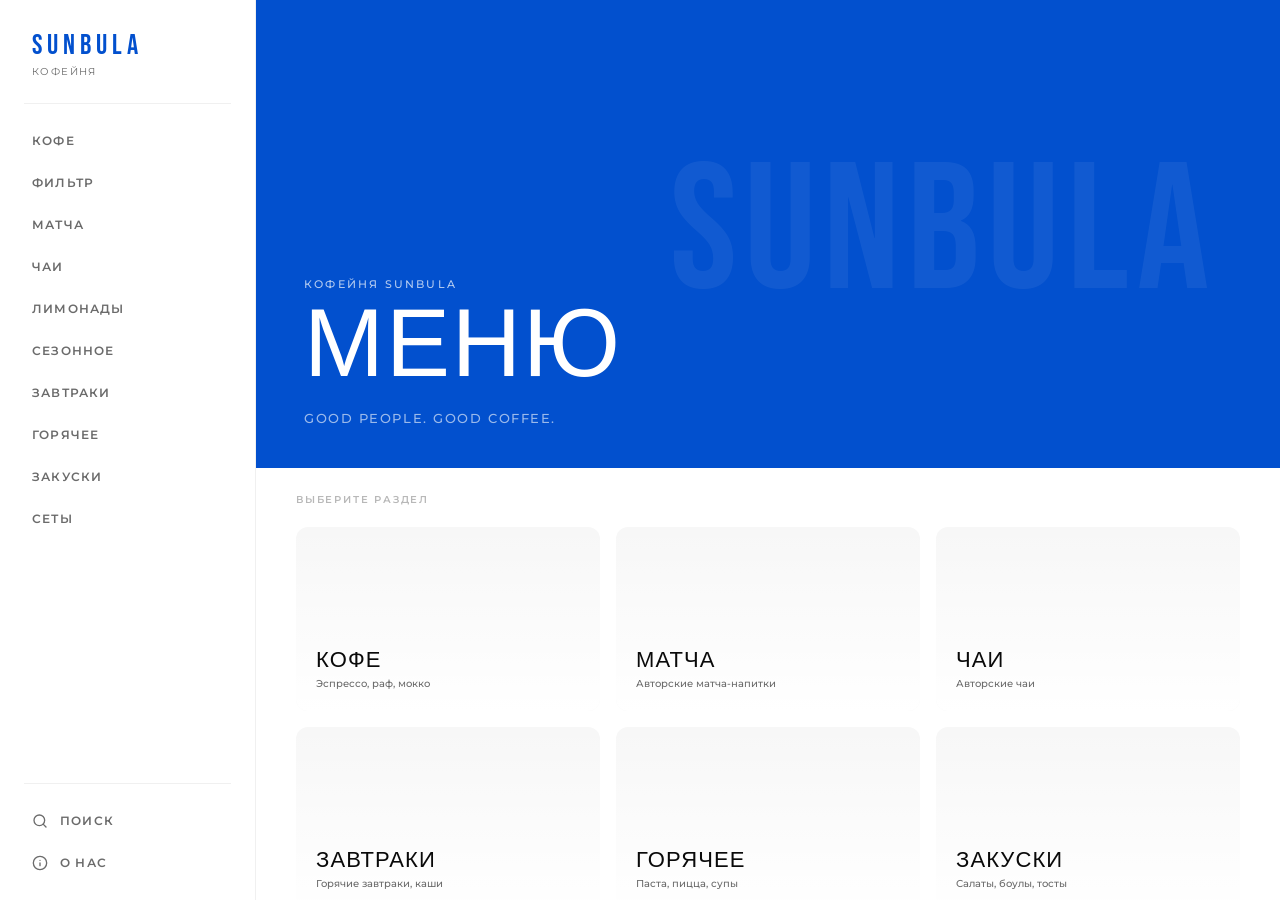
==== index.html @ 02494c6b "Deploy sunbula-kiosk: browse-only digital menu for tablet Replaces the old ordering menu with a new " ====
<!DOCTYPE html>
<html lang="ru">
<head>
  <meta charset="UTF-8" />
  <meta name="viewport" content="width=1024, initial-scale=1.0" />
  <title>SUNBULA — Меню</title>
  <link rel="preconnect" href="https://fonts.googleapis.com" />
  <link rel="preconnect" href="https://fonts.gstatic.com" crossorigin />
  <link href="https://fonts.googleapis.com/css2?family=Bebas+Neue&family=Montserrat:wght@400;500;600;700&display=swap" rel="stylesheet" />
  <script type="module" crossorigin src="./assets/index-BfntRgP4.js"></script>
  <link rel="stylesheet" crossorigin href="./assets/index-DqQ5zJUi.css">
</head>
<body>
  <div id="root"></div>
</body>
</html>
---- assets/index-DqQ5zJUi.css ----
*,:before,:after{--tw-border-spacing-x: 0;--tw-border-spacing-y: 0;--tw-translate-x: 0;--tw-translate-y: 0;--tw-rotate: 0;--tw-skew-x: 0;--tw-skew-y: 0;--tw-scale-x: 1;--tw-scale-y: 1;--tw-pan-x: ;--tw-pan-y: ;--tw-pinch-zoom: ;--tw-scroll-snap-strictness: proximity;--tw-gradient-from-position: ;--tw-gradient-via-position: ;--tw-gradient-to-position: ;--tw-ordinal: ;--tw-slashed-zero: ;--tw-numeric-figure: ;--tw-numeric-spacing: ;--tw-numeric-fraction: ;--tw-ring-inset: ;--tw-ring-offset-width: 0px;--tw-ring-offset-color: #fff;--tw-ring-color: rgb(59 130 246 / .5);--tw-ring-offset-shadow: 0 0 #0000;--tw-ring-shadow: 0 0 #0000;--tw-shadow: 0 0 #0000;--tw-shadow-colored: 0 0 #0000;--tw-blur: ;--tw-brightness: ;--tw-contrast: ;--tw-grayscale: ;--tw-hue-rotate: ;--tw-invert: ;--tw-saturate: ;--tw-sepia: ;--tw-drop-shadow: ;--tw-backdrop-blur: ;--tw-backdrop-brightness: ;--tw-backdrop-contrast: ;--tw-backdrop-grayscale: ;--tw-backdrop-hue-rotate: ;--tw-backdrop-invert: ;--tw-backdrop-opacity: ;--tw-backdrop-saturate: ;--tw-backdrop-sepia: ;--tw-contain-size: ;--tw-contain-layout: ;--tw-contain-paint: ;--tw-contain-style: }::backdrop{--tw-border-spacing-x: 0;--tw-border-spacing-y: 0;--tw-translate-x: 0;--tw-translate-y: 0;--tw-rotate: 0;--tw-skew-x: 0;--tw-skew-y: 0;--tw-scale-x: 1;--tw-scale-y: 1;--tw-pan-x: ;--tw-pan-y: ;--tw-pinch-zoom: ;--tw-scroll-snap-strictness: proximity;--tw-gradient-from-position: ;--tw-gradient-via-position: ;--tw-gradient-to-position: ;--tw-ordinal: ;--tw-slashed-zero: ;--tw-numeric-figure: ;--tw-numeric-spacing: ;--tw-numeric-fraction: ;--tw-ring-inset: ;--tw-ring-offset-width: 0px;--tw-ring-offset-color: #fff;--tw-ring-color: rgb(59 130 246 / .5);--tw-ring-offset-shadow: 0 0 #0000;--tw-ring-shadow: 0 0 #0000;--tw-shadow: 0 0 #0000;--tw-shadow-colored: 0 0 #0000;--tw-blur: ;--tw-brightness: ;--tw-contrast: ;--tw-grayscale: ;--tw-hue-rotate: ;--tw-invert: ;--tw-saturate: ;--tw-sepia: ;--tw-drop-shadow: ;--tw-backdrop-blur: ;--tw-backdrop-brightness: ;--tw-backdrop-contrast: ;--tw-backdrop-grayscale: ;--tw-backdrop-hue-rotate: ;--tw-backdrop-invert: ;--tw-backdrop-opacity: ;--tw-backdrop-saturate: ;--tw-backdrop-sepia: ;--tw-contain-size: ;--tw-contain-layout: ;--tw-contain-paint: ;--tw-contain-style: }*,:before,:after{box-sizing:border-box;border-width:0;border-style:solid;border-color:#e5e7eb}:before,:after{--tw-content: ""}html,:host{line-height:1.5;-webkit-text-size-adjust:100%;-moz-tab-size:4;-o-tab-size:4;tab-size:4;font-family:ui-sans-serif,system-ui,sans-serif,"Apple Color Emoji","Segoe UI Emoji",Segoe UI Symbol,"Noto Color Emoji";font-feature-settings:normal;font-variation-settings:normal;-webkit-tap-highlight-color:transparent}body{margin:0;line-height:inherit}hr{height:0;color:inherit;border-top-width:1px}abbr:where([title]){-webkit-text-decoration:underline dotted;text-decoration:underline dotted}h1,h2,h3,h4,h5,h6{font-size:inherit;font-weight:inherit}a{color:inherit;text-decoration:inherit}b,strong{font-weight:bolder}code,kbd,samp,pre{font-family:ui-monospace,SFMono-Regular,Menlo,Monaco,Consolas,Liberation Mono,Courier New,monospace;font-feature-settings:normal;font-variation-settings:normal;font-size:1em}small{font-size:80%}sub,sup{font-size:75%;line-height:0;position:relative;vertical-align:baseline}sub{bottom:-.25em}sup{top:-.5em}table{text-indent:0;border-color:inherit;border-collapse:collapse}button,input,optgroup,select,textarea{font-family:inherit;font-feature-settings:inherit;font-variation-settings:inherit;font-size:100%;font-weight:inherit;line-height:inherit;letter-spacing:inherit;color:inherit;margin:0;padding:0}button,select{text-transform:none}button,input:where([type=button]),input:where([type=reset]),input:where([type=submit]){-webkit-appearance:button;background-color:transparent;background-image:none}:-moz-focusring{outline:auto}:-moz-ui-invalid{box-shadow:none}progress{vertical-align:baseline}::-webkit-inner-spin-button,::-webkit-outer-spin-button{height:auto}[type=search]{-webkit-appearance:textfield;outline-offset:-2px}::-webkit-search-decoration{-webkit-appearance:none}::-webkit-file-upload-button{-webkit-appearance:button;font:inherit}summary{display:list-item}blockquote,dl,dd,h1,h2,h3,h4,h5,h6,hr,figure,p,pre{margin:0}fieldset{margin:0;padding:0}legend{padding:0}ol,ul,menu{list-style:none;margin:0;padding:0}dialog{padding:0}textarea{resize:vertical}input::-moz-placeholder,textarea::-moz-placeholder{opacity:1;color:#9ca3af}input::placeholder,textarea::placeholder{opacity:1;color:#9ca3af}button,[role=button]{cursor:pointer}:disabled{cursor:default}img,svg,video,canvas,audio,iframe,embed,object{display:block;vertical-align:middle}img,video{max-width:100%;height:auto}[hidden]:where(:not([hidden=until-found])){display:none}*,*:before,*:after{box-sizing:border-box;-webkit-tap-highlight-color:transparent}html,body,#root{height:100%;overflow:hidden;background:#fff}body{font-family:Montserrat,sans-serif;color:#0a0a0a;-webkit-font-smoothing:antialiased;-moz-osx-font-smoothing:grayscale}.pointer-events-none{pointer-events:none}.visible{visibility:visible}.absolute{position:absolute}.relative{position:relative}.inset-0{top:0;right:0;bottom:0;left:0}.inset-x-0{left:0;right:0}.bottom-0{bottom:0}.bottom-2{bottom:.5rem}.bottom-8{bottom:2rem}.left-0{left:0}.left-3{left:.75rem}.left-8{left:2rem}.right-0{right:0}.top-2{top:.5rem}.top-3{top:.75rem}.top-8{top:2rem}.z-10{z-index:10}.mx-6{margin-left:1.5rem;margin-right:1.5rem}.mb-1{margin-bottom:.25rem}.mb-2{margin-bottom:.5rem}.mb-3{margin-bottom:.75rem}.mb-4{margin-bottom:1rem}.mb-5{margin-bottom:1.25rem}.mb-6{margin-bottom:1.5rem}.mb-8{margin-bottom:2rem}.mt-0\.5{margin-top:.125rem}.mt-1{margin-top:.25rem}.mt-2{margin-top:.5rem}.mt-3{margin-top:.75rem}.mt-4{margin-top:1rem}.mt-6{margin-top:1.5rem}.mt-8{margin-top:2rem}.mt-auto{margin-top:auto}.line-clamp-1{overflow:hidden;display:-webkit-box;-webkit-box-orient:vertical;-webkit-line-clamp:1}.block{display:block}.flex{display:flex}.grid{display:grid}.h-0\.5{height:.125rem}.h-16{height:4rem}.h-32{height:8rem}.h-64{height:16rem}.h-full{height:100%}.h-px{height:1px}.h-screen{height:100vh}.w-0\.5{width:.125rem}.w-16{width:4rem}.w-64{width:16rem}.w-80{width:20rem}.w-96{width:24rem}.w-full{width:100%}.w-screen{width:100vw}.min-w-0{min-width:0px}.flex-1{flex:1 1 0%}.flex-shrink-0{flex-shrink:0}.origin-left{transform-origin:left}.scale-x-0{--tw-scale-x: 0;transform:translate(var(--tw-translate-x),var(--tw-translate-y)) rotate(var(--tw-rotate)) skew(var(--tw-skew-x)) skewY(var(--tw-skew-y)) scaleX(var(--tw-scale-x)) scaleY(var(--tw-scale-y))}.transform{transform:translate(var(--tw-translate-x),var(--tw-translate-y)) rotate(var(--tw-rotate)) skew(var(--tw-skew-x)) skewY(var(--tw-skew-y)) scaleX(var(--tw-scale-x)) scaleY(var(--tw-scale-y))}.select-none{-webkit-user-select:none;-moz-user-select:none;user-select:none}.grid-cols-3{grid-template-columns:repeat(3,minmax(0,1fr))}.grid-cols-4{grid-template-columns:repeat(4,minmax(0,1fr))}.flex-col{flex-direction:column}.items-center{align-items:center}.justify-end{justify-content:flex-end}.justify-center{justify-content:center}.justify-between{justify-content:space-between}.gap-2{gap:.5rem}.gap-3{gap:.75rem}.gap-4{gap:1rem}.gap-5{gap:1.25rem}.gap-x-6{-moz-column-gap:1.5rem;column-gap:1.5rem}.gap-y-8{row-gap:2rem}.space-y-6>:not([hidden])~:not([hidden]){--tw-space-y-reverse: 0;margin-top:calc(1.5rem * calc(1 - var(--tw-space-y-reverse)));margin-bottom:calc(1.5rem * var(--tw-space-y-reverse))}.overflow-hidden{overflow:hidden}.overflow-y-auto{overflow-y:auto}.truncate{overflow:hidden;text-overflow:ellipsis;white-space:nowrap}.rounded{border-radius:.25rem}.rounded-full{border-radius:9999px}.rounded-lg{border-radius:.5rem}.rounded-xl{border-radius:.75rem}.border-b{border-bottom-width:1px}.border-b-2{border-bottom-width:2px}.border-l{border-left-width:1px}.border-r{border-right-width:1px}.border-t{border-top-width:1px}.border-ink{--tw-border-opacity: 1;border-color:rgb(10 10 10 / var(--tw-border-opacity, 1))}.border-ink-10{--tw-border-opacity: 1;border-color:rgb(240 240 240 / var(--tw-border-opacity, 1))}.border-white\/10{border-color:#ffffff1a}.bg-ink-10{--tw-bg-opacity: 1;background-color:rgb(240 240 240 / var(--tw-bg-opacity, 1))}.bg-sunbula{--tw-bg-opacity: 1;background-color:rgb(2 80 206 / var(--tw-bg-opacity, 1))}.bg-transparent{background-color:transparent}.bg-white{--tw-bg-opacity: 1;background-color:rgb(255 255 255 / var(--tw-bg-opacity, 1))}.bg-white\/15{background-color:#ffffff26}.bg-white\/20{background-color:#fff3}.bg-gradient-to-t{background-image:linear-gradient(to top,var(--tw-gradient-stops))}.from-black\/30{--tw-gradient-from: rgb(0 0 0 / .3) var(--tw-gradient-from-position);--tw-gradient-to: rgb(0 0 0 / 0) var(--tw-gradient-to-position);--tw-gradient-stops: var(--tw-gradient-from), var(--tw-gradient-to)}.from-white{--tw-gradient-from: #fff var(--tw-gradient-from-position);--tw-gradient-to: rgb(255 255 255 / 0) var(--tw-gradient-to-position);--tw-gradient-stops: var(--tw-gradient-from), var(--tw-gradient-to)}.via-white\/50{--tw-gradient-to: rgb(255 255 255 / 0) var(--tw-gradient-to-position);--tw-gradient-stops: var(--tw-gradient-from), rgb(255 255 255 / .5) var(--tw-gradient-via-position), var(--tw-gradient-to)}.to-transparent{--tw-gradient-to: transparent var(--tw-gradient-to-position)}.object-cover{-o-object-fit:cover;object-fit:cover}.p-4{padding:1rem}.p-5{padding:1.25rem}.px-1{padding-left:.25rem;padding-right:.25rem}.px-1\.5{padding-left:.375rem;padding-right:.375rem}.px-10{padding-left:2.5rem;padding-right:2.5rem}.px-12{padding-left:3rem;padding-right:3rem}.px-16{padding-left:4rem;padding-right:4rem}.px-2{padding-left:.5rem;padding-right:.5rem}.px-8{padding-left:2rem;padding-right:2rem}.py-0\.5{padding-top:.125rem;padding-bottom:.125rem}.py-16{padding-top:4rem;padding-bottom:4rem}.py-3{padding-top:.75rem;padding-bottom:.75rem}.py-4{padding-top:1rem;padding-bottom:1rem}.py-6{padding-top:1.5rem;padding-bottom:1.5rem}.pb-10{padding-bottom:2.5rem}.pb-3{padding-bottom:.75rem}.pb-6{padding-bottom:1.5rem}.pb-8{padding-bottom:2rem}.pr-16{padding-right:4rem}.pt-10{padding-top:2.5rem}.pt-12{padding-top:3rem}.pt-16{padding-top:4rem}.pt-6{padding-top:1.5rem}.pt-8{padding-top:2rem}.text-left{text-align:left}.text-center{text-align:center}.font-body{font-family:Montserrat,sans-serif}.font-bold{font-weight:700}.font-medium{font-weight:500}.font-semibold{font-weight:600}.leading-none{line-height:1}.leading-relaxed{line-height:1.625}.leading-tight{line-height:1.25}.tracking-wider{letter-spacing:.08em}.tracking-widest{letter-spacing:.15em}.text-ink{--tw-text-opacity: 1;color:rgb(10 10 10 / var(--tw-text-opacity, 1))}.text-ink-30{--tw-text-opacity: 1;color:rgb(184 184 184 / var(--tw-text-opacity, 1))}.text-ink-60{--tw-text-opacity: 1;color:rgb(107 107 107 / var(--tw-text-opacity, 1))}.text-sunbula{--tw-text-opacity: 1;color:rgb(2 80 206 / var(--tw-text-opacity, 1))}.text-white{--tw-text-opacity: 1;color:rgb(255 255 255 / var(--tw-text-opacity, 1))}.text-white\/30{color:#ffffff4d}.text-white\/40{color:#fff6}.text-white\/50{color:#ffffff80}.text-white\/60{color:#fff9}.text-white\/70{color:#ffffffb3}.placeholder-ink-30::-moz-placeholder{--tw-placeholder-opacity: 1;color:rgb(184 184 184 / var(--tw-placeholder-opacity, 1))}.placeholder-ink-30::placeholder{--tw-placeholder-opacity: 1;color:rgb(184 184 184 / var(--tw-placeholder-opacity, 1))}.opacity-30{opacity:.3}.opacity-40{opacity:.4}.opacity-60{opacity:.6}.opacity-70{opacity:.7}.opacity-\[0\.06\]{opacity:.06}.mix-blend-luminosity{mix-blend-mode:luminosity}.outline-none{outline:2px solid transparent;outline-offset:2px}.filter{filter:var(--tw-blur) var(--tw-brightness) var(--tw-contrast) var(--tw-grayscale) var(--tw-hue-rotate) var(--tw-invert) var(--tw-saturate) var(--tw-sepia) var(--tw-drop-shadow)}.transition-all{transition-property:all;transition-timing-function:cubic-bezier(.4,0,.2,1);transition-duration:.15s}.transition-colors{transition-property:color,background-color,border-color,text-decoration-color,fill,stroke;transition-timing-function:cubic-bezier(.4,0,.2,1);transition-duration:.15s}.transition-opacity{transition-property:opacity;transition-timing-function:cubic-bezier(.4,0,.2,1);transition-duration:.15s}.transition-transform{transition-property:transform;transition-timing-function:cubic-bezier(.4,0,.2,1);transition-duration:.15s}.duration-250{transition-duration:.25s}.duration-400{transition-duration:.4s}.font-display{font-family:Bebas Neue,sans-serif}.no-scrollbar::-webkit-scrollbar{display:none}.no-scrollbar{-ms-overflow-style:none;scrollbar-width:none}.page-enter{animation:pageIn .3s ease both}@keyframes pageIn{0%{opacity:0;transform:translateY(12px)}to{opacity:1;transform:translateY(0)}}@keyframes fadeIn{0%{opacity:0}to{opacity:1}}.scroll-area{overflow-y:auto;-webkit-overflow-scrolling:touch;overscroll-behavior:contain}.hover\:bg-ink-10\/50:hover{background-color:#f0f0f080}.hover\:text-ink:hover{--tw-text-opacity: 1;color:rgb(10 10 10 / var(--tw-text-opacity, 1))}.hover\:opacity-70:hover{opacity:.7}.active\:scale-\[0\.98\]:active{--tw-scale-x: .98;--tw-scale-y: .98;transform:translate(var(--tw-translate-x),var(--tw-translate-y)) rotate(var(--tw-rotate)) skew(var(--tw-skew-x)) skewY(var(--tw-skew-y)) scaleX(var(--tw-scale-x)) scaleY(var(--tw-scale-y))}.active\:bg-ink-10:active{--tw-bg-opacity: 1;background-color:rgb(240 240 240 / var(--tw-bg-opacity, 1))}.active\:opacity-50:active{opacity:.5}.group:hover .group-hover\:scale-105{--tw-scale-x: 1.05;--tw-scale-y: 1.05;transform:translate(var(--tw-translate-x),var(--tw-translate-y)) rotate(var(--tw-rotate)) skew(var(--tw-skew-x)) skewY(var(--tw-skew-y)) scaleX(var(--tw-scale-x)) scaleY(var(--tw-scale-y))}.group:hover .group-hover\:scale-x-100{--tw-scale-x: 1;transform:translate(var(--tw-translate-x),var(--tw-translate-y)) rotate(var(--tw-rotate)) skew(var(--tw-skew-x)) skewY(var(--tw-skew-y)) scaleX(var(--tw-scale-x)) scaleY(var(--tw-scale-y))}.group:hover .group-hover\:text-sunbula{--tw-text-opacity: 1;color:rgb(2 80 206 / var(--tw-text-opacity, 1))}
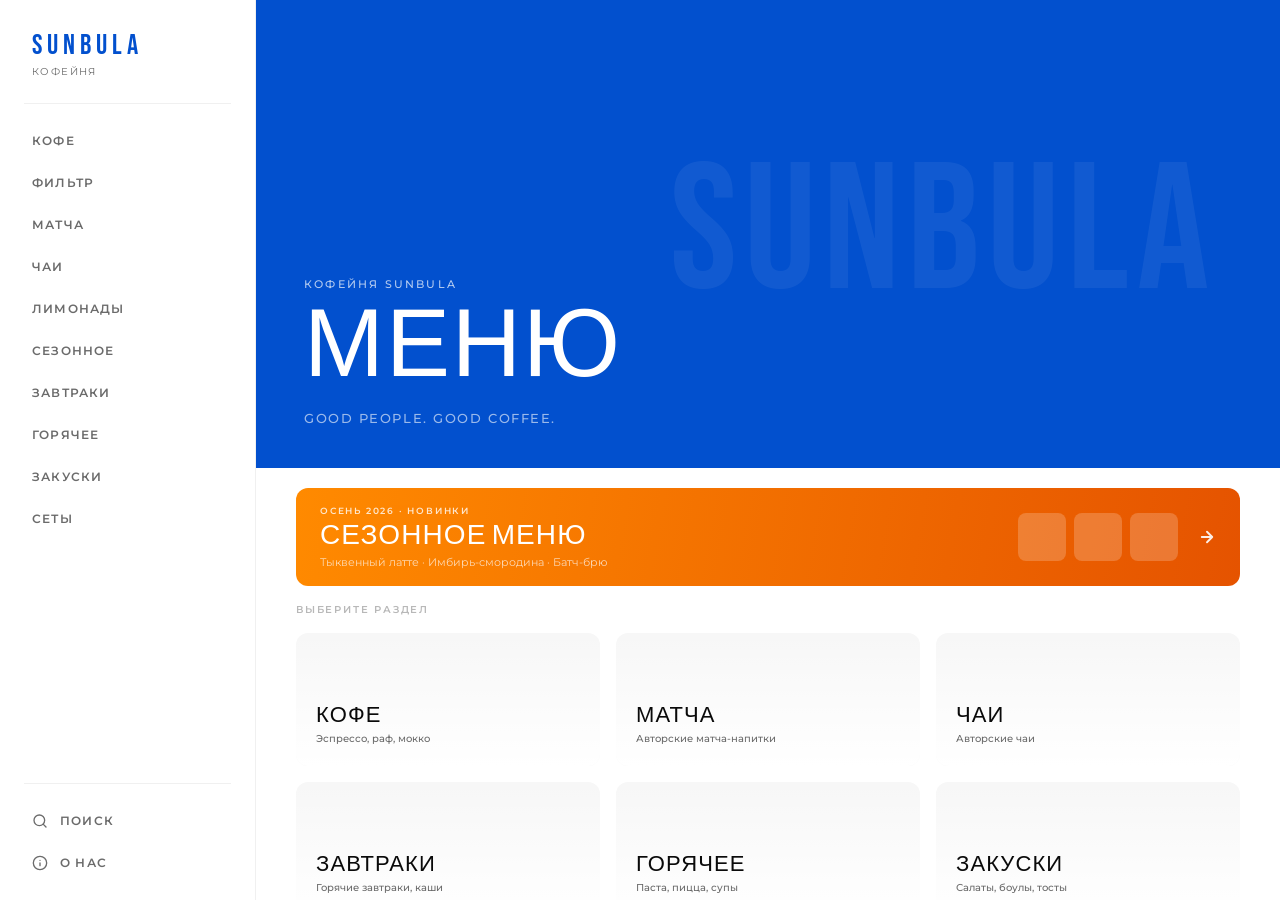
==== commit 8aa0f805: "Add seasonal menu banner and 3 new autumn drinks - Seasonal banner on Home page (orange gradient, li" ====
--- a/index.html
+++ b/index.html
@@ -7,8 +7,8 @@
   <link rel="preconnect" href="https://fonts.googleapis.com" />
   <link rel="preconnect" href="https://fonts.gstatic.com" crossorigin />
   <link href="https://fonts.googleapis.com/css2?family=Bebas+Neue&family=Montserrat:wght@400;500;600;700&display=swap" rel="stylesheet" />
-  <script type="module" crossorigin src="./assets/index-BfntRgP4.js"></script>
-  <link rel="stylesheet" crossorigin href="./assets/index-DqQ5zJUi.css">
+  <script type="module" crossorigin src="./assets/index-BjdH1i6F.js"></script>
+  <link rel="stylesheet" crossorigin href="./assets/index-CijLndLq.css">
 </head>
 <body>
   <div id="root"></div>
--- a/assets/index-CijLndLq.css
+++ b/assets/index-CijLndLq.css
@@ -0,0 +1 @@
+*,:before,:after{--tw-border-spacing-x: 0;--tw-border-spacing-y: 0;--tw-translate-x: 0;--tw-translate-y: 0;--tw-rotate: 0;--tw-skew-x: 0;--tw-skew-y: 0;--tw-scale-x: 1;--tw-scale-y: 1;--tw-pan-x: ;--tw-pan-y: ;--tw-pinch-zoom: ;--tw-scroll-snap-strictness: proximity;--tw-gradient-from-position: ;--tw-gradient-via-position: ;--tw-gradient-to-position: ;--tw-ordinal: ;--tw-slashed-zero: ;--tw-numeric-figure: ;--tw-numeric-spacing: ;--tw-numeric-fraction: ;--tw-ring-inset: ;--tw-ring-offset-width: 0px;--tw-ring-offset-color: #fff;--tw-ring-color: rgb(59 130 246 / .5);--tw-ring-offset-shadow: 0 0 #0000;--tw-ring-shadow: 0 0 #0000;--tw-shadow: 0 0 #0000;--tw-shadow-colored: 0 0 #0000;--tw-blur: ;--tw-brightness: ;--tw-contrast: ;--tw-grayscale: ;--tw-hue-rotate: ;--tw-invert: ;--tw-saturate: ;--tw-sepia: ;--tw-drop-shadow: ;--tw-backdrop-blur: ;--tw-backdrop-brightness: ;--tw-backdrop-contrast: ;--tw-backdrop-grayscale: ;--tw-backdrop-hue-rotate: ;--tw-backdrop-invert: ;--tw-backdrop-opacity: ;--tw-backdrop-saturate: ;--tw-backdrop-sepia: ;--tw-contain-size: ;--tw-contain-layout: ;--tw-contain-paint: ;--tw-contain-style: }::backdrop{--tw-border-spacing-x: 0;--tw-border-spacing-y: 0;--tw-translate-x: 0;--tw-translate-y: 0;--tw-rotate: 0;--tw-skew-x: 0;--tw-skew-y: 0;--tw-scale-x: 1;--tw-scale-y: 1;--tw-pan-x: ;--tw-pan-y: ;--tw-pinch-zoom: ;--tw-scroll-snap-strictness: proximity;--tw-gradient-from-position: ;--tw-gradient-via-position: ;--tw-gradient-to-position: ;--tw-ordinal: ;--tw-slashed-zero: ;--tw-numeric-figure: ;--tw-numeric-spacing: ;--tw-numeric-fraction: ;--tw-ring-inset: ;--tw-ring-offset-width: 0px;--tw-ring-offset-color: #fff;--tw-ring-color: rgb(59 130 246 / .5);--tw-ring-offset-shadow: 0 0 #0000;--tw-ring-shadow: 0 0 #0000;--tw-shadow: 0 0 #0000;--tw-shadow-colored: 0 0 #0000;--tw-blur: ;--tw-brightness: ;--tw-contrast: ;--tw-grayscale: ;--tw-hue-rotate: ;--tw-invert: ;--tw-saturate: ;--tw-sepia: ;--tw-drop-shadow: ;--tw-backdrop-blur: ;--tw-backdrop-brightness: ;--tw-backdrop-contrast: ;--tw-backdrop-grayscale: ;--tw-backdrop-hue-rotate: ;--tw-backdrop-invert: ;--tw-backdrop-opacity: ;--tw-backdrop-saturate: ;--tw-backdrop-sepia: ;--tw-contain-size: ;--tw-contain-layout: ;--tw-contain-paint: ;--tw-contain-style: }*,:before,:after{box-sizing:border-box;border-width:0;border-style:solid;border-color:#e5e7eb}:before,:after{--tw-content: ""}html,:host{line-height:1.5;-webkit-text-size-adjust:100%;-moz-tab-size:4;-o-tab-size:4;tab-size:4;font-family:ui-sans-serif,system-ui,sans-serif,"Apple Color Emoji","Segoe UI Emoji",Segoe UI Symbol,"Noto Color Emoji";font-feature-settings:normal;font-variation-settings:normal;-webkit-tap-highlight-color:transparent}body{margin:0;line-height:inherit}hr{height:0;color:inherit;border-top-width:1px}abbr:where([title]){-webkit-text-decoration:underline dotted;text-decoration:underline dotted}h1,h2,h3,h4,h5,h6{font-size:inherit;font-weight:inherit}a{color:inherit;text-decoration:inherit}b,strong{font-weight:bolder}code,kbd,samp,pre{font-family:ui-monospace,SFMono-Regular,Menlo,Monaco,Consolas,Liberation Mono,Courier New,monospace;font-feature-settings:normal;font-variation-settings:normal;font-size:1em}small{font-size:80%}sub,sup{font-size:75%;line-height:0;position:relative;vertical-align:baseline}sub{bottom:-.25em}sup{top:-.5em}table{text-indent:0;border-color:inherit;border-collapse:collapse}button,input,optgroup,select,textarea{font-family:inherit;font-feature-settings:inherit;font-variation-settings:inherit;font-size:100%;font-weight:inherit;line-height:inherit;letter-spacing:inherit;color:inherit;margin:0;padding:0}button,select{text-transform:none}button,input:where([type=button]),input:where([type=reset]),input:where([type=submit]){-webkit-appearance:button;background-color:transparent;background-image:none}:-moz-focusring{outline:auto}:-moz-ui-invalid{box-shadow:none}progress{vertical-align:baseline}::-webkit-inner-spin-button,::-webkit-outer-spin-button{height:auto}[type=search]{-webkit-appearance:textfield;outline-offset:-2px}::-webkit-search-decoration{-webkit-appearance:none}::-webkit-file-upload-button{-webkit-appearance:button;font:inherit}summary{display:list-item}blockquote,dl,dd,h1,h2,h3,h4,h5,h6,hr,figure,p,pre{margin:0}fieldset{margin:0;padding:0}legend{padding:0}ol,ul,menu{list-style:none;margin:0;padding:0}dialog{padding:0}textarea{resize:vertical}input::-moz-placeholder,textarea::-moz-placeholder{opacity:1;color:#9ca3af}input::placeholder,textarea::placeholder{opacity:1;color:#9ca3af}button,[role=button]{cursor:pointer}:disabled{cursor:default}img,svg,video,canvas,audio,iframe,embed,object{display:block;vertical-align:middle}img,video{max-width:100%;height:auto}[hidden]:where(:not([hidden=until-found])){display:none}*,*:before,*:after{box-sizing:border-box;-webkit-tap-highlight-color:transparent}html,body,#root{height:100%;overflow:hidden;background:#fff}body{font-family:Montserrat,sans-serif;color:#0a0a0a;-webkit-font-smoothing:antialiased;-moz-osx-font-smoothing:grayscale}.pointer-events-none{pointer-events:none}.visible{visibility:visible}.absolute{position:absolute}.relative{position:relative}.inset-0{top:0;right:0;bottom:0;left:0}.inset-x-0{left:0;right:0}.bottom-0{bottom:0}.bottom-2{bottom:.5rem}.bottom-8{bottom:2rem}.left-0{left:0}.left-3{left:.75rem}.left-8{left:2rem}.right-0{right:0}.top-2{top:.5rem}.top-3{top:.75rem}.top-8{top:2rem}.z-10{z-index:10}.mx-10{margin-left:2.5rem;margin-right:2.5rem}.mx-6{margin-left:1.5rem;margin-right:1.5rem}.mb-1{margin-bottom:.25rem}.mb-2{margin-bottom:.5rem}.mb-3{margin-bottom:.75rem}.mb-4{margin-bottom:1rem}.mb-6{margin-bottom:1.5rem}.mb-8{margin-bottom:2rem}.mt-0\.5{margin-top:.125rem}.mt-1{margin-top:.25rem}.mt-2{margin-top:.5rem}.mt-3{margin-top:.75rem}.mt-4{margin-top:1rem}.mt-5{margin-top:1.25rem}.mt-6{margin-top:1.5rem}.mt-8{margin-top:2rem}.mt-auto{margin-top:auto}.line-clamp-1{overflow:hidden;display:-webkit-box;-webkit-box-orient:vertical;-webkit-line-clamp:1}.block{display:block}.flex{display:flex}.grid{display:grid}.h-0\.5{height:.125rem}.h-12{height:3rem}.h-20{height:5rem}.h-32{height:8rem}.h-64{height:16rem}.h-full{height:100%}.h-px{height:1px}.h-screen{height:100vh}.w-0\.5{width:.125rem}.w-12{width:3rem}.w-20{width:5rem}.w-64{width:16rem}.w-80{width:20rem}.w-96{width:24rem}.w-full{width:100%}.w-screen{width:100vw}.min-w-0{min-width:0px}.flex-1{flex:1 1 0%}.flex-shrink-0{flex-shrink:0}.origin-left{transform-origin:left}.scale-x-0{--tw-scale-x: 0;transform:translate(var(--tw-translate-x),var(--tw-translate-y)) rotate(var(--tw-rotate)) skew(var(--tw-skew-x)) skewY(var(--tw-skew-y)) scaleX(var(--tw-scale-x)) scaleY(var(--tw-scale-y))}.transform{transform:translate(var(--tw-translate-x),var(--tw-translate-y)) rotate(var(--tw-rotate)) skew(var(--tw-skew-x)) skewY(var(--tw-skew-y)) scaleX(var(--tw-scale-x)) scaleY(var(--tw-scale-y))}.select-none{-webkit-user-select:none;-moz-user-select:none;user-select:none}.grid-cols-3{grid-template-columns:repeat(3,minmax(0,1fr))}.grid-cols-4{grid-template-columns:repeat(4,minmax(0,1fr))}.flex-col{flex-direction:column}.items-center{align-items:center}.justify-end{justify-content:flex-end}.justify-center{justify-content:center}.justify-between{justify-content:space-between}.gap-2{gap:.5rem}.gap-3{gap:.75rem}.gap-4{gap:1rem}.gap-5{gap:1.25rem}.space-y-6>:not([hidden])~:not([hidden]){--tw-space-y-reverse: 0;margin-top:calc(1.5rem * calc(1 - var(--tw-space-y-reverse)));margin-bottom:calc(1.5rem * var(--tw-space-y-reverse))}.overflow-hidden{overflow:hidden}.overflow-y-auto{overflow-y:auto}.truncate{overflow:hidden;text-overflow:ellipsis;white-space:nowrap}.rounded{border-radius:.25rem}.rounded-2xl{border-radius:1rem}.rounded-full{border-radius:9999px}.rounded-lg{border-radius:.5rem}.rounded-xl{border-radius:.75rem}.border-b{border-bottom-width:1px}.border-b-2{border-bottom-width:2px}.border-l{border-left-width:1px}.border-r{border-right-width:1px}.border-t{border-top-width:1px}.border-ink{--tw-border-opacity: 1;border-color:rgb(10 10 10 / var(--tw-border-opacity, 1))}.border-ink-10{--tw-border-opacity: 1;border-color:rgb(240 240 240 / var(--tw-border-opacity, 1))}.border-white\/10{border-color:#ffffff1a}.bg-ink-10{--tw-bg-opacity: 1;background-color:rgb(240 240 240 / var(--tw-bg-opacity, 1))}.bg-sunbula{--tw-bg-opacity: 1;background-color:rgb(2 80 206 / var(--tw-bg-opacity, 1))}.bg-transparent{background-color:transparent}.bg-white{--tw-bg-opacity: 1;background-color:rgb(255 255 255 / var(--tw-bg-opacity, 1))}.bg-white\/15{background-color:#ffffff26}.bg-white\/20{background-color:#fff3}.bg-gradient-to-t{background-image:linear-gradient(to top,var(--tw-gradient-stops))}.from-black\/30{--tw-gradient-from: rgb(0 0 0 / .3) var(--tw-gradient-from-position);--tw-gradient-to: rgb(0 0 0 / 0) var(--tw-gradient-to-position);--tw-gradient-stops: var(--tw-gradient-from), var(--tw-gradient-to)}.from-white{--tw-gradient-from: #fff var(--tw-gradient-from-position);--tw-gradient-to: rgb(255 255 255 / 0) var(--tw-gradient-to-position);--tw-gradient-stops: var(--tw-gradient-from), var(--tw-gradient-to)}.via-white\/50{--tw-gradient-to: rgb(255 255 255 / 0) var(--tw-gradient-to-position);--tw-gradient-stops: var(--tw-gradient-from), rgb(255 255 255 / .5) var(--tw-gradient-via-position), var(--tw-gradient-to)}.to-transparent{--tw-gradient-to: transparent var(--tw-gradient-to-position)}.object-contain{-o-object-fit:contain;object-fit:contain}.object-cover{-o-object-fit:cover;object-fit:cover}.p-1{padding:.25rem}.p-4{padding:1rem}.p-5{padding:1.25rem}.px-1{padding-left:.25rem;padding-right:.25rem}.px-1\.5{padding-left:.375rem;padding-right:.375rem}.px-10{padding-left:2.5rem;padding-right:2.5rem}.px-12{padding-left:3rem;padding-right:3rem}.px-16{padding-left:4rem;padding-right:4rem}.px-2{padding-left:.5rem;padding-right:.5rem}.px-4{padding-left:1rem;padding-right:1rem}.px-6{padding-left:1.5rem;padding-right:1.5rem}.px-8{padding-left:2rem;padding-right:2rem}.py-0\.5{padding-top:.125rem;padding-bottom:.125rem}.py-16{padding-top:4rem;padding-bottom:4rem}.py-3{padding-top:.75rem;padding-bottom:.75rem}.py-4{padding-top:1rem;padding-bottom:1rem}.pb-10{padding-bottom:2.5rem}.pb-3{padding-bottom:.75rem}.pb-4{padding-bottom:1rem}.pb-6{padding-bottom:1.5rem}.pb-8{padding-bottom:2rem}.pr-16{padding-right:4rem}.pt-1{padding-top:.25rem}.pt-10{padding-top:2.5rem}.pt-12{padding-top:3rem}.pt-16{padding-top:4rem}.pt-6{padding-top:1.5rem}.pt-8{padding-top:2rem}.text-left{text-align:left}.text-center{text-align:center}.font-body{font-family:Montserrat,sans-serif}.font-bold{font-weight:700}.font-medium{font-weight:500}.font-semibold{font-weight:600}.leading-none{line-height:1}.leading-relaxed{line-height:1.625}.leading-tight{line-height:1.25}.tracking-wider{letter-spacing:.08em}.tracking-widest{letter-spacing:.15em}.text-ink{--tw-text-opacity: 1;color:rgb(10 10 10 / var(--tw-text-opacity, 1))}.text-ink-30{--tw-text-opacity: 1;color:rgb(184 184 184 / var(--tw-text-opacity, 1))}.text-ink-60{--tw-text-opacity: 1;color:rgb(107 107 107 / var(--tw-text-opacity, 1))}.text-sunbula{--tw-text-opacity: 1;color:rgb(2 80 206 / var(--tw-text-opacity, 1))}.text-white{--tw-text-opacity: 1;color:rgb(255 255 255 / var(--tw-text-opacity, 1))}.text-white\/30{color:#ffffff4d}.text-white\/40{color:#fff6}.text-white\/50{color:#ffffff80}.text-white\/60{color:#fff9}.text-white\/70{color:#ffffffb3}.placeholder-ink-30::-moz-placeholder{--tw-placeholder-opacity: 1;color:rgb(184 184 184 / var(--tw-placeholder-opacity, 1))}.placeholder-ink-30::placeholder{--tw-placeholder-opacity: 1;color:rgb(184 184 184 / var(--tw-placeholder-opacity, 1))}.opacity-30{opacity:.3}.opacity-40{opacity:.4}.opacity-60{opacity:.6}.opacity-70{opacity:.7}.opacity-80{opacity:.8}.opacity-\[0\.06\]{opacity:.06}.mix-blend-luminosity{mix-blend-mode:luminosity}.outline-none{outline:2px solid transparent;outline-offset:2px}.filter{filter:var(--tw-blur) var(--tw-brightness) var(--tw-contrast) var(--tw-grayscale) var(--tw-hue-rotate) var(--tw-invert) var(--tw-saturate) var(--tw-sepia) var(--tw-drop-shadow)}.transition-all{transition-property:all;transition-timing-function:cubic-bezier(.4,0,.2,1);transition-duration:.15s}.transition-colors{transition-property:color,background-color,border-color,text-decoration-color,fill,stroke;transition-timing-function:cubic-bezier(.4,0,.2,1);transition-duration:.15s}.transition-opacity{transition-property:opacity;transition-timing-function:cubic-bezier(.4,0,.2,1);transition-duration:.15s}.transition-transform{transition-property:transform;transition-timing-function:cubic-bezier(.4,0,.2,1);transition-duration:.15s}.duration-200{transition-duration:.2s}.duration-250{transition-duration:.25s}.duration-300{transition-duration:.3s}.duration-400{transition-duration:.4s}.font-display{font-family:Bebas Neue,sans-serif}.no-scrollbar::-webkit-scrollbar{display:none}.no-scrollbar{-ms-overflow-style:none;scrollbar-width:none}.page-enter{animation:pageIn .3s ease both}@keyframes pageIn{0%{opacity:0;transform:translateY(12px)}to{opacity:1;transform:translateY(0)}}@keyframes fadeIn{0%{opacity:0}to{opacity:1}}.scroll-area{overflow-y:auto;-webkit-overflow-scrolling:touch;overscroll-behavior:contain}.hover\:bg-ink-10\/50:hover{background-color:#f0f0f080}.hover\:text-ink:hover{--tw-text-opacity: 1;color:rgb(10 10 10 / var(--tw-text-opacity, 1))}.hover\:opacity-70:hover{opacity:.7}.active\:scale-\[0\.97\]:active{--tw-scale-x: .97;--tw-scale-y: .97;transform:translate(var(--tw-translate-x),var(--tw-translate-y)) rotate(var(--tw-rotate)) skew(var(--tw-skew-x)) skewY(var(--tw-skew-y)) scaleX(var(--tw-scale-x)) scaleY(var(--tw-scale-y))}.active\:scale-\[0\.98\]:active{--tw-scale-x: .98;--tw-scale-y: .98;transform:translate(var(--tw-translate-x),var(--tw-translate-y)) rotate(var(--tw-rotate)) skew(var(--tw-skew-x)) skewY(var(--tw-skew-y)) scaleX(var(--tw-scale-x)) scaleY(var(--tw-scale-y))}.active\:scale-\[0\.99\]:active{--tw-scale-x: .99;--tw-scale-y: .99;transform:translate(var(--tw-translate-x),var(--tw-translate-y)) rotate(var(--tw-rotate)) skew(var(--tw-skew-x)) skewY(var(--tw-skew-y)) scaleX(var(--tw-scale-x)) scaleY(var(--tw-scale-y))}.active\:bg-ink-10:active{--tw-bg-opacity: 1;background-color:rgb(240 240 240 / var(--tw-bg-opacity, 1))}.active\:opacity-50:active{opacity:.5}.group:hover .group-hover\:scale-105{--tw-scale-x: 1.05;--tw-scale-y: 1.05;transform:translate(var(--tw-translate-x),var(--tw-translate-y)) rotate(var(--tw-rotate)) skew(var(--tw-skew-x)) skewY(var(--tw-skew-y)) scaleX(var(--tw-scale-x)) scaleY(var(--tw-scale-y))}.group:hover .group-hover\:scale-x-100{--tw-scale-x: 1;transform:translate(var(--tw-translate-x),var(--tw-translate-y)) rotate(var(--tw-rotate)) skew(var(--tw-skew-x)) skewY(var(--tw-skew-y)) scaleX(var(--tw-scale-x)) scaleY(var(--tw-scale-y))}.group:hover .group-hover\:text-sunbula{--tw-text-opacity: 1;color:rgb(2 80 206 / var(--tw-text-opacity, 1))}
